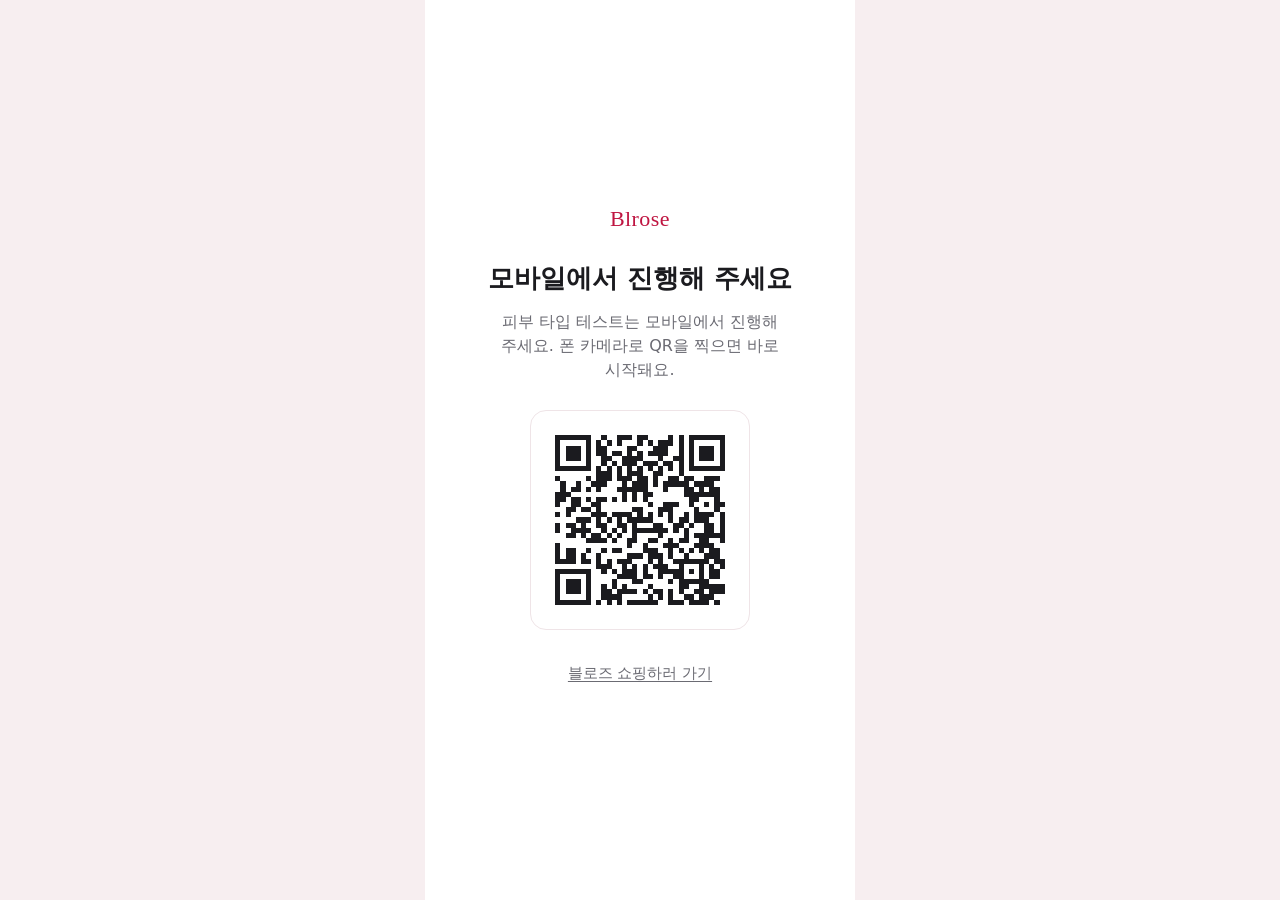
==== skintest/index.html @ 33e68ae2 "블로즈 모바일 피부 타입 테스트 시제품 (초안 0.1.0) 문진 10문항 + 사진 간이 분석(선택)으로 피부 타입 5종을 알려주는 모바일 전용 단일 페이지. 카페24 탑재 전 단독" ====
<!DOCTYPE html>
<html lang="ko">
<head>
<meta charset="utf-8">
<meta name="viewport" content="width=device-width, initial-scale=1, viewport-fit=cover">
<title>피부 타입 테스트 | 블로즈 BLROSE</title>
<meta name="description" content="내 피부 타입, 30초 테스트로 알아보세요. 10개 질문으로 피부 타입과 맞춤 루틴을 알려드려요.">
<meta name="robots" content="noindex">
<meta name="theme-color" content="#ffffff">
<meta name="format-detection" content="telephone=no">
<meta property="og:title" content="블로즈 피부 타입 테스트">
<meta property="og:description" content="내 피부 타입, 30초 테스트로 알아보세요">
<link rel="stylesheet" href="css/skintest.css?v=0.1.0">
</head>
<body>

<!-- 카페24 로그인 상태 모듈: 로그인했을 때만 아래 표시가 페이지에 남는다.
     (시제품 환경에서는 이 표시를 무시하고 ?login=1 로 판별한다) -->
<div module="Layout_stateLogon" hidden><span id="skintest-logon-flag"></span></div>

<div id="app" class="app">

  <!-- ───────── S0 PC 안내 ───────── -->
  <section id="s0" class="screen screen--pc" aria-labelledby="s0-title">
    <div class="pc-card">
      <p class="wordmark" data-wordmark>Blrose</p>
      <h1 id="s0-title" class="pc-title">모바일에서 진행해 주세요</h1>
      <p class="pc-desc" data-copy="pcGuide"></p>
      <div id="qr-box" class="qr-box" role="img" aria-label="현재 주소 QR코드"></div>
      <a class="text-link" data-shop-link href="https://blrose.co.kr/">블로즈 쇼핑하러 가기</a>
    </div>
  </section>

  <!-- ───────── S1 인트로 ───────── -->
  <section id="s1" class="screen" aria-labelledby="s1-title">
    <header class="topbar"><p class="wordmark" data-wordmark>Blrose</p></header>
    <div class="intro">
      <p class="eyebrow">SKIN TYPE TEST</p>
      <h1 id="s1-title" class="headline">내 피부 타입,<br><em>30초</em>면 알 수 있어요</h1>
      <p class="lead">10개 질문에 답하면 피부 타입과<br>나에게 맞는 스킨케어 루틴을 알려드려요.</p>
      <ul class="meta-chips">
        <li>문항 10개</li>
        <li>약 30초</li>
        <li>사진 체크는 선택</li>
      </ul>
      <div class="intro-art" aria-hidden="true">
        <svg viewBox="0 0 200 200"><circle cx="100" cy="100" r="88" fill="#FBEFF2"/><path d="M100 38C100 38 58 88 58 118a42 42 0 0 0 84 0C142 88 100 38 100 38Z" fill="#fff" stroke="#BF1541" stroke-width="4"/><path d="M82 122a18 18 0 0 0 18 18" fill="none" stroke="#E5BCC8" stroke-width="5" stroke-linecap="round"/><circle cx="150" cy="62" r="7" fill="#E5BCC8"/><circle cx="46" cy="140" r="5" fill="#E5BCC8"/></svg>
      </div>
    </div>
    <div class="bottom">
      <button type="button" id="btn-start" class="btn btn--primary">테스트 시작</button>
      <button type="button" id="btn-last" class="text-link" hidden>지난 결과 다시 보기</button>
      <p class="disclaimer" data-copy="disclaimer"></p>
    </div>
  </section>

  <!-- ───────── S2 문진 ───────── -->
  <section id="s2" class="screen" aria-live="polite">
    <header class="topbar topbar--quiz">
      <button type="button" id="btn-back" class="icon-btn" aria-label="이전 문항">
        <svg viewBox="0 0 24 24" width="24" height="24"><path d="M15 5l-7 7 7 7" fill="none" stroke="currentColor" stroke-width="2" stroke-linecap="round" stroke-linejoin="round"/></svg>
      </button>
      <div class="progress" role="progressbar" aria-valuemin="1" aria-valuemax="10" aria-valuenow="1" id="progress">
        <div class="progress__bar" id="progress-bar"></div>
      </div>
      <p class="progress__count" id="progress-count">1/10</p>
    </header>
    <div class="quiz">
      <p class="quiz__no" id="q-no">Q1</p>
      <h2 class="quiz__text" id="q-text"></h2>
      <div class="options" id="q-options"></div>
    </div>
  </section>

  <!-- ───────── S3 사진(선택) ───────── -->
  <section id="s3" class="screen" aria-labelledby="s3-title">
    <!-- 3-1 안내 -->
    <div id="photo-intro" class="photo-step">
      <header class="topbar"><p class="wordmark" data-wordmark>Blrose</p><span class="badge">선택</span></header>
      <div class="photo-intro">
        <h2 id="s3-title" class="headline headline--sm">사진으로 한 번 더<br>체크할까요?</h2>
        <p class="lead">얼굴 사진으로 볼 붉은기·T존 윤기·톤을<br>참고 지표로 확인해요. 건너뛰어도 결과는 같아요.</p>
        <ul class="guide-list" aria-label="촬영 가이드">
          <li><span class="guide-ico" aria-hidden="true">☀</span><div><strong>밝은 곳에서 찍어 주세요</strong><small>창가나 조명 아래처럼 얼굴이 환하게 보이는 곳을 권장해요</small></div></li>
          <li><span class="guide-ico" aria-hidden="true">◎</span><div><strong>정면을 바라봐 주세요</strong><small>얼굴이 가이드 선 안에 들어오게 맞춰 주세요</small></div></li>
          <li><span class="guide-ico" aria-hidden="true">✦</span><div><strong>맨얼굴을 권장해요</strong><small>화장을 한 상태에서는 지표가 다르게 나올 수 있어요</small></div></li>
        </ul>
        <div class="notice notice--privacy">
          <svg viewBox="0 0 24 24" width="20" height="20" aria-hidden="true"><path d="M7 10V8a5 5 0 0 1 10 0v2M6 10h12v10H6z" fill="none" stroke="currentColor" stroke-width="2" stroke-linejoin="round"/></svg>
          <p><strong data-copy="photoPrivacy"></strong><br>서버로 보내지 않고, 분석이 끝나면 바로 지워요.</p>
        </div>
        <p class="hint">[촬영하기]를 누르면 카메라 사용 허용을 물어봐요. 카메라는 참고 지표를 확인하는 데만 쓰고, 촬영이 끝나면 바로 꺼져요.</p>
      </div>
      <div class="bottom">
        <button type="button" id="btn-photo" class="btn btn--primary">촬영하기</button>
        <button type="button" class="btn btn--ghost" data-photo-skip>건너뛰기</button>
      </div>
    </div>

    <!-- 3-2 카메라 -->
    <div id="photo-camera" class="photo-step photo-step--camera" hidden>
      <div class="camera">
        <video id="camera-video" playsinline muted autoplay></video>
        <svg class="camera__guide" viewBox="0 0 100 140" preserveAspectRatio="xMidYMid meet" aria-hidden="true">
          <ellipse cx="50" cy="64" rx="31" ry="42" fill="none" stroke="#fff" stroke-width="0.8" stroke-dasharray="3 2"/>
        </svg>
        <p class="camera__tip" id="camera-tip">밝은 곳에서, 얼굴을 선 안에 맞추고 정면을 바라봐 주세요</p>
        <p class="camera__privacy" data-copy="photoPrivacy"></p>
        <div class="camera__busy" id="camera-busy" hidden><span class="spinner"></span><p>참고 지표를 확인하고 있어요</p></div>
      </div>
      <div class="camera-controls">
        <p class="camera-msg" id="camera-msg" role="alert"></p>
        <button type="button" id="btn-shutter" class="shutter" aria-label="촬영"><span></span></button>
        <button type="button" class="text-link text-link--light" data-photo-skip>건너뛰기</button>
      </div>
    </div>

    <!-- 3-3 대체 촬영 (카메라가 열리지 않을 때) -->
    <div id="photo-file" class="photo-step" hidden>
      <header class="topbar"><p class="wordmark" data-wordmark>Blrose</p><span class="badge">선택</span></header>
      <div class="photo-intro">
        <h2 class="headline headline--sm">카메라를 바로 열 수 없어요</h2>
        <p class="lead">폰 기본 카메라로 찍어서 확인할 수 있어요.<br>밝은 곳에서 정면으로, 얼굴이 크게 나오게 찍어 주세요.</p>
        <div class="notice notice--privacy">
          <svg viewBox="0 0 24 24" width="20" height="20" aria-hidden="true"><path d="M7 10V8a5 5 0 0 1 10 0v2M6 10h12v10H6z" fill="none" stroke="currentColor" stroke-width="2" stroke-linejoin="round"/></svg>
          <p><strong data-copy="photoPrivacy"></strong></p>
        </div>
        <p class="camera-msg camera-msg--dark" id="file-msg" role="alert"></p>
        <div class="file-busy" id="file-busy" hidden><span class="spinner spinner--rose"></span><p>참고 지표를 확인하고 있어요</p></div>
      </div>
      <div class="bottom">
        <label class="btn btn--primary" id="file-label">
          폰 카메라로 찍기
          <input type="file" id="file-input" accept="image/*" capture="user" class="visually-hidden">
        </label>
        <button type="button" class="btn btn--ghost" data-photo-skip>건너뛰기</button>
      </div>
    </div>
  </section>

  <!-- ───────── S4 분석 중 ───────── -->
  <section id="s4" class="screen screen--center">
    <div class="loader" aria-hidden="true"><span></span><span></span><span></span></div>
    <p class="loader-text" role="status">피부 타입을 정리하고 있어요</p>
  </section>

  <!-- ───────── S5 무료 결과 ───────── -->
  <section id="s5" class="screen screen--result">
    <header class="topbar"><p class="wordmark" data-wordmark>Blrose</p></header>
    <div class="result-hero" data-result-hero></div>
    <div class="card" data-result-photo hidden></div>

    <h3 class="section-title">가입하면 볼 수 있어요</h3>
    <ul class="locked-list">
      <li class="locked"><span class="lock" aria-hidden="true"></span><div><strong>상세 리포트</strong><small>내 타입의 케어 방향과 집중 케어 포인트</small></div></li>
      <li class="locked"><span class="lock" aria-hidden="true"></span><div><strong>아침·저녁 맞춤 루틴</strong><small>내 타입에 맞는 사용 순서와 추천 제품</small></div></li>
      <li class="locked"><span class="lock" aria-hidden="true"></span><div><strong>신규가입 <span data-coupon="amount"></span> 쿠폰</strong><small><span data-coupon="condition"></span> · <span data-coupon="period"></span></small></div></li>
    </ul>

    <div class="sub-actions">
      <button type="button" class="btn btn--ghost" data-share>결과 공유</button>
      <a class="text-link" id="link-member" href="#">이미 회원이에요</a>
      <button type="button" class="text-link" data-retry>다시 하기</button>
    </div>
    <p class="disclaimer" data-copy="disclaimer"></p>

    <div class="sticky-cta">
      <a id="btn-signup" class="btn btn--primary" href="#">가입하고 전체 결과 보기</a>
    </div>
  </section>

  <!-- ───────── S6 전체 결과 ───────── -->
  <section id="s6" class="screen screen--result">
    <header class="topbar"><p class="wordmark" data-wordmark>Blrose</p></header>
    <div class="coupon-banner" id="coupon-banner" hidden></div>
    <div class="result-hero" data-result-hero></div>
    <div class="card" data-result-photo hidden></div>

    <h3 class="section-title">상세 리포트</h3>
    <div class="card" id="report"></div>

    <h3 class="section-title">맞춤 루틴</h3>
    <ol class="routine" id="routine"></ol>

    <h3 class="section-title">추천 제품</h3>
    <div class="products" id="products"></div>
    <div id="set-card"></div>

    <div class="sub-actions">
      <button type="button" class="btn btn--ghost" data-share>결과 공유</button>
      <button type="button" class="text-link" data-retry>다시 하기</button>
    </div>
    <p class="disclaimer" data-copy="disclaimer"></p>
  </section>

  <!-- ───────── 공유 링크로 들어온 사람 ───────── -->
  <section id="s-share" class="screen screen--result">
    <header class="topbar"><p class="wordmark" data-wordmark>Blrose</p></header>
    <p class="eyebrow eyebrow--center">친구의 피부 타입</p>
    <div class="result-hero" id="share-hero"></div>
    <div class="bottom">
      <p class="lead lead--center">내 피부 타입도 30초면 알 수 있어요</p>
      <button type="button" id="btn-share-start" class="btn btn--primary">나도 해보기</button>
      <p class="disclaimer" data-copy="disclaimer"></p>
    </div>
  </section>

</div>

<div id="toast" class="toast" role="status" aria-live="polite"></div>

<script src="js/config.js?v=0.1.0"></script>
<script src="js/pixel.js?v=0.1.0"></script>
<script src="js/photo.js?v=0.1.0"></script>
<script src="js/qr.js?v=0.1.0"></script>
<script src="js/app.js?v=0.1.0"></script>
</body>
</html>
---- skintest/css/skintest.css ----
/* 블로즈 피부 타입 테스트 — 모바일 스타일 (기준 폭 360~430px) */
:root {
  --rose: #BF1541;
  --rose-dark: #9E0F35;
  --pink: #E5BCC8;
  --pink-soft: #FBEFF2;
  --ink: #1B1B1F;
  --gray: #6B6B73;
  --gray-light: #9A9AA3;
  --line: #EFE4E7;
  --bg: #FFFFFF;
  --radius: 16px;
  --safe-b: env(safe-area-inset-bottom, 0px);
}

*, *::before, *::after { box-sizing: border-box; }
html { -webkit-text-size-adjust: 100%; }
body {
  margin: 0;
  background: #F7EEF0;
  color: var(--ink);
  font-family: "Pretendard Variable", Pretendard, "Sandoll Gothic Neo", "Apple SD Gothic Neo", "Noto Sans KR", "Malgun Gothic", system-ui, sans-serif;
  font-size: 16px;
  line-height: 1.5;
  word-break: keep-all;
  -webkit-font-smoothing: antialiased;
  -webkit-tap-highlight-color: transparent;
}
h1, h2, h3, p, ul, ol { margin: 0; padding: 0; }
ul, ol { list-style: none; }
button { font: inherit; color: inherit; background: none; border: 0; padding: 0; cursor: pointer; }
a { color: inherit; }
[hidden] { display: none !important; }
.visually-hidden { position: absolute; width: 1px; height: 1px; overflow: hidden; clip: rect(0 0 0 0); white-space: nowrap; }

.app {
  max-width: 430px;
  min-height: 100vh;
  min-height: 100dvh;
  margin: 0 auto;
  background: var(--bg);
  position: relative;
}

/* 화면 전환 */
.screen { display: none; min-height: 100vh; min-height: 100dvh; flex-direction: column; padding: 0 20px; }
.screen.is-active { display: flex; animation: fade .25s ease; }
.screen--center { align-items: center; justify-content: center; text-align: center; }
@keyframes fade { from { opacity: 0; transform: translateY(6px); } to { opacity: 1; transform: none; } }
@media (prefers-reduced-motion: reduce) { .screen.is-active { animation: none; } }

/* 공통 */
.topbar { display: flex; align-items: center; justify-content: center; height: 56px; position: relative; flex-shrink: 0; }
.wordmark { font-family: Georgia, "Times New Roman", serif; font-size: 22px; letter-spacing: .02em; color: var(--rose); }
.badge { position: absolute; right: 0; font-size: 12px; font-weight: 600; color: var(--rose); background: var(--pink-soft); border-radius: 999px; padding: 4px 10px; }
.eyebrow { font-size: 12px; font-weight: 700; letter-spacing: .18em; color: var(--rose); }
.eyebrow--center { text-align: center; margin-top: 8px; }
.headline { font-size: 30px; line-height: 1.3; font-weight: 700; letter-spacing: -.02em; margin-top: 10px; }
.headline em { font-style: normal; color: #fff; background: var(--rose); border-radius: 8px; padding: 0 8px; }
.headline--sm { font-size: 26px; margin-top: 4px; }
.lead { margin-top: 14px; color: var(--gray); font-size: 15.5px; }
.lead--center { text-align: center; margin: 0 0 14px; }
.hint { margin-top: 14px; font-size: 13px; color: var(--gray-light); }
.disclaimer { margin-top: 16px; font-size: 12px; line-height: 1.55; color: var(--gray-light); text-align: center; }
.section-title { margin: 32px 0 12px; font-size: 18px; font-weight: 700; }

.btn {
  display: flex; align-items: center; justify-content: center;
  width: 100%; min-height: 56px; padding: 0 20px;
  border-radius: 14px; font-size: 17px; font-weight: 700; text-decoration: none; text-align: center;
  transition: transform .1s ease, background .15s ease;
}
.btn:active { transform: scale(.985); }
.btn--primary { background: var(--rose); color: #fff; }
.btn--primary:active { background: var(--rose-dark); }
.btn--ghost { background: #fff; color: var(--ink); border: 1px solid var(--line); margin-top: 10px; }
.btn[disabled] { opacity: .5; }
.text-link { display: inline-flex; align-items: center; justify-content: center; min-height: 48px; padding: 0 12px; font-size: 14.5px; color: var(--gray); text-decoration: underline; text-underline-offset: 3px; }
.text-link--light { color: #fff; }
.icon-btn { width: 48px; height: 48px; display: inline-flex; align-items: center; justify-content: center; margin-left: -12px; color: var(--ink); }

.bottom { margin-top: auto; padding: 20px 0 calc(20px + var(--safe-b)); display: flex; flex-direction: column; align-items: center; }

.card { border: 1px solid var(--line); border-radius: var(--radius); padding: 18px; background: #fff; }

/* S0 PC 안내 */
.screen--pc { align-items: center; justify-content: center; text-align: center; }
.pc-card { padding: 40px 12px; }
.pc-title { margin-top: 24px; font-size: 26px; font-weight: 700; }
.pc-desc { margin: 12px auto 0; max-width: 300px; color: var(--gray); }
.qr-box { width: 220px; height: 220px; margin: 28px auto 20px; padding: 14px; border: 1px solid var(--line); border-radius: var(--radius); background: #fff; }
.qr-box svg, .qr-box canvas { width: 100%; height: 100%; display: block; }

/* S1 인트로 */
.intro { padding-top: 18px; }
.meta-chips { display: flex; flex-wrap: wrap; gap: 8px; margin-top: 20px; }
.meta-chips li { font-size: 13px; font-weight: 600; color: var(--rose); background: var(--pink-soft); border-radius: 999px; padding: 6px 12px; }
.intro-art { margin: 20px auto 0; width: min(52vw, 200px); }
.intro-art svg { width: 100%; height: auto; display: block; }

/* S2 문진 */
.topbar--quiz { justify-content: flex-start; gap: 8px; }
.progress { flex: 1; height: 6px; background: var(--pink-soft); border-radius: 999px; overflow: hidden; }
.progress__bar { height: 100%; width: 10%; background: var(--rose); border-radius: 999px; transition: width .3s ease; }
.progress__count { min-width: 44px; text-align: right; font-size: 14px; font-weight: 600; color: var(--gray); font-variant-numeric: tabular-nums; }
.quiz { padding-top: 28px; }
.quiz__no { font-size: 14px; font-weight: 700; color: var(--rose); letter-spacing: .06em; }
.quiz__text { margin-top: 8px; font-size: 24px; line-height: 1.38; font-weight: 700; letter-spacing: -.02em; min-height: 2.76em; }
.options { margin-top: 24px; display: grid; gap: 12px; padding-bottom: calc(24px + var(--safe-b)); }
.option {
  width: 100%; min-height: 60px; padding: 14px 18px; text-align: left;
  border: 1.5px solid var(--line); border-radius: 14px; background: #fff;
  font-size: 16.5px; font-weight: 500; line-height: 1.4;
  transition: border-color .12s ease, background .12s ease;
}
.option.is-selected { border-color: var(--rose); background: var(--pink-soft); color: var(--rose-dark); font-weight: 700; }

/* S3 사진 */
.photo-step { display: flex; flex-direction: column; flex: 1; min-height: 100vh; min-height: 100dvh; }
.photo-intro { padding-top: 12px; }
.guide-list { margin-top: 22px; display: grid; gap: 10px; }
.guide-list li { display: flex; gap: 12px; align-items: flex-start; padding: 14px; border-radius: 14px; background: var(--pink-soft); }
.guide-ico { flex: 0 0 32px; height: 32px; border-radius: 50%; background: #fff; color: var(--rose); display: flex; align-items: center; justify-content: center; font-size: 16px; }
.guide-list strong { display: block; font-size: 15.5px; }
.guide-list small { display: block; margin-top: 2px; font-size: 13px; color: var(--gray); }
.notice { display: flex; gap: 10px; align-items: flex-start; margin-top: 14px; padding: 14px; border: 1px solid var(--line); border-radius: 14px; font-size: 13.5px; color: var(--gray); }
.notice svg { flex-shrink: 0; color: var(--rose); margin-top: 1px; }
.notice strong { color: var(--ink); font-size: 14.5px; }

.photo-step--camera { margin: 0 -20px; background: #111; color: #fff; }
.camera { position: relative; flex: 1; min-height: 0; overflow: hidden; background: #000; }
.camera video { position: absolute; inset: 0; width: 100%; height: 100%; object-fit: cover; transform: scaleX(-1); }
.camera__guide { position: absolute; inset: 0; width: 100%; height: 100%; pointer-events: none; filter: drop-shadow(0 0 2px rgba(0,0,0,.5)); }
.camera__tip, .camera__privacy { position: absolute; left: 16px; right: 16px; text-align: center; text-shadow: 0 1px 3px rgba(0,0,0,.7); }
.camera__tip { top: calc(14px + env(safe-area-inset-top, 0px)); font-size: 15px; font-weight: 600; }
.camera__privacy { bottom: 12px; font-size: 13px; background: rgba(0,0,0,.45); border-radius: 999px; padding: 6px 12px; width: fit-content; margin: 0 auto; text-shadow: none; }
.camera__busy { position: absolute; inset: 0; display: flex; flex-direction: column; gap: 14px; align-items: center; justify-content: center; background: rgba(0,0,0,.6); font-size: 15px; }
.camera-controls { flex-shrink: 0; padding: 12px 20px calc(12px + var(--safe-b)); display: flex; flex-direction: column; align-items: center; gap: 6px; }
.camera-msg { min-height: 22px; font-size: 15px; font-weight: 600; color: #FFD3DD; text-align: center; }
.camera-msg--dark { color: var(--rose); margin-top: 16px; }
.shutter { width: 72px; height: 72px; border-radius: 50%; border: 4px solid #fff; display: flex; align-items: center; justify-content: center; }
.shutter span { width: 56px; height: 56px; border-radius: 50%; background: #fff; transition: transform .1s; }
.shutter:active span { transform: scale(.9); }
.shutter[disabled] { opacity: .4; }
.file-busy { display: flex; gap: 10px; align-items: center; justify-content: center; margin-top: 18px; font-size: 14.5px; color: var(--gray); }

.spinner { width: 28px; height: 28px; border-radius: 50%; border: 3px solid rgba(255,255,255,.35); border-top-color: #fff; animation: spin .8s linear infinite; }
.spinner--rose { border-color: var(--pink); border-top-color: var(--rose); width: 22px; height: 22px; }
@keyframes spin { to { transform: rotate(360deg); } }

/* S4 분석 중 */
.loader { display: flex; gap: 10px; }
.loader span { width: 14px; height: 14px; border-radius: 50%; background: var(--rose); animation: bounce 1s ease-in-out infinite; }
.loader span:nth-child(2) { animation-delay: .15s; background: #D9567A; }
.loader span:nth-child(3) { animation-delay: .3s; background: var(--pink); }
@keyframes bounce { 0%, 80%, 100% { transform: translateY(0); opacity: .6; } 40% { transform: translateY(-12px); opacity: 1; } }
.loader-text { margin-top: 24px; font-size: 18px; font-weight: 600; }

/* S5·S6 결과 */
.screen--result { padding-bottom: calc(24px + var(--safe-b)); }
#s5.screen--result { padding-bottom: calc(108px + var(--safe-b)); }
.result-hero { margin-top: 4px; padding: 28px 20px 24px; border-radius: 22px; background: linear-gradient(180deg, var(--pink-soft), #fff 140%); border: 1px solid var(--line); text-align: center; }
.result-hero__label { font-size: 14px; color: var(--gray); }
.result-hero__icon { width: 72px; height: 72px; margin: 14px auto 10px; }
.result-hero__icon svg { width: 100%; height: 100%; display: block; }
.result-hero__type { font-size: 34px; font-weight: 800; letter-spacing: -.02em; color: var(--rose); }
.result-hero__tag { display: inline-block; margin-top: 8px; font-size: 13px; font-weight: 700; color: var(--rose-dark); background: #fff; border: 1px solid var(--pink); border-radius: 999px; padding: 4px 12px; }
.result-hero__line { margin-top: 12px; font-size: 16px; font-weight: 500; }
.features { margin-top: 18px; display: flex; flex-wrap: wrap; gap: 8px; justify-content: center; }
.features li { font-size: 14px; font-weight: 600; background: #fff; border: 1px solid var(--line); border-radius: 999px; padding: 7px 13px; }

.card[data-result-photo] { margin-top: 14px; }
.metrics__title { font-size: 15px; font-weight: 700; }
.metrics { margin-top: 10px; display: grid; gap: 8px; }
.metrics li { display: flex; justify-content: space-between; gap: 12px; font-size: 14.5px; padding: 10px 12px; background: var(--pink-soft); border-radius: 10px; }
.metrics li b { color: var(--rose-dark); font-weight: 700; text-align: right; }
.metrics__caveat { margin-top: 10px; font-size: 12.5px; color: var(--gray-light); }
.metrics__dev { margin-top: 8px; font: 11px/1.5 ui-monospace, Consolas, monospace; color: var(--gray); white-space: pre-wrap; }

.locked-list { display: grid; gap: 10px; }
.locked { display: flex; align-items: center; gap: 14px; padding: 16px; border: 1px dashed var(--pink); border-radius: var(--radius); background: #FFFAFB; }
.locked strong { display: block; font-size: 15.5px; }
.locked small { display: block; margin-top: 2px; font-size: 13px; color: var(--gray); }
.lock { flex: 0 0 36px; height: 36px; border-radius: 50%; background: var(--pink-soft); position: relative; }
.lock::before { content: ""; position: absolute; left: 12px; top: 17px; width: 12px; height: 9px; border-radius: 2px; background: var(--rose); }
.lock::after { content: ""; position: absolute; left: 14px; top: 10px; width: 8px; height: 9px; border: 2px solid var(--rose); border-bottom: 0; border-radius: 5px 5px 0 0; }

.sub-actions { margin-top: 24px; display: flex; flex-direction: column; align-items: center; }
.sub-actions .btn--ghost { margin-top: 0; }
.sticky-cta { position: fixed; left: 50%; bottom: 0; transform: translateX(-50%); width: 100%; max-width: 430px; padding: 12px 20px calc(12px + var(--safe-b)); background: linear-gradient(180deg, rgba(255,255,255,0), #fff 28%); z-index: 5; }
.sticky-cta .btn { box-shadow: 0 6px 18px rgba(191,21,65,.28); }

.coupon-banner { margin: 0 0 12px; padding: 14px 16px; border-radius: 14px; background: var(--rose); color: #fff; font-size: 14.5px; font-weight: 700; text-align: center; }
.report p + p { margin-top: 10px; }
.report__focus { margin-top: 16px; padding: 14px; border-radius: 12px; background: var(--pink-soft); }
.report__focus b { display: block; font-size: 13px; color: var(--rose); letter-spacing: .02em; margin-bottom: 4px; }
.report__extra { margin-top: 12px; padding-left: 12px; border-left: 3px solid var(--pink); font-size: 14.5px; color: var(--gray); }

.routine { display: grid; gap: 10px; }
.routine li { display: flex; gap: 12px; align-items: center; padding: 14px 16px; border: 1px solid var(--line); border-radius: 14px; }
.routine__label { flex: 0 0 auto; min-width: 72px; font-size: 13px; font-weight: 700; color: var(--rose); }
.routine__text { font-size: 15.5px; font-weight: 600; }

.products { display: grid; gap: 12px; }
.product { display: grid; grid-template-columns: 88px 1fr; gap: 14px; align-items: center; padding: 14px; border: 1px solid var(--line); border-radius: var(--radius); }
.product__img { width: 88px; height: 88px; border-radius: 12px; background: var(--pink-soft); object-fit: cover; }
.product__rank { font-size: 12px; font-weight: 700; color: var(--rose); }
.product__name { font-size: 16px; font-weight: 700; margin-top: 2px; }
.product__sub { font-size: 12.5px; color: var(--gray-light); }
.product__reason { margin-top: 4px; font-size: 13.5px; color: var(--gray); }
.product__btn { display: inline-flex; align-items: center; justify-content: center; margin-top: 8px; min-height: 48px; padding: 0 18px; border-radius: 10px; border: 1px solid var(--rose); color: var(--rose); font-size: 14px; font-weight: 700; text-decoration: none; }
.set-card { margin-top: 12px; padding: 18px; border-radius: var(--radius); background: var(--ink); color: #fff; display: grid; grid-template-columns: 72px 1fr; gap: 14px; align-items: center; }
.set-card img { width: 72px; height: 72px; border-radius: 12px; background: #2b2b31; }
.set-card__eyebrow { font-size: 12px; font-weight: 700; color: var(--pink); }
.set-card__name { font-size: 16.5px; font-weight: 700; margin-top: 2px; }
.set-card__sub { font-size: 13px; color: #c9c9d1; }
.set-card .product__btn { background: #fff; border-color: #fff; }

/* 토스트 */
.toast { position: fixed; left: 50%; bottom: calc(96px + var(--safe-b)); transform: translate(-50%, 12px); max-width: 86vw; padding: 12px 18px; border-radius: 12px; background: rgba(27,27,31,.92); color: #fff; font-size: 14.5px; text-align: center; opacity: 0; pointer-events: none; transition: opacity .2s, transform .2s; z-index: 20; }
.toast.is-show { opacity: 1; transform: translate(-50%, 0); }

@media (max-width: 359px) {
  .headline { font-size: 26px; }
  .quiz__text { font-size: 21px; }
}
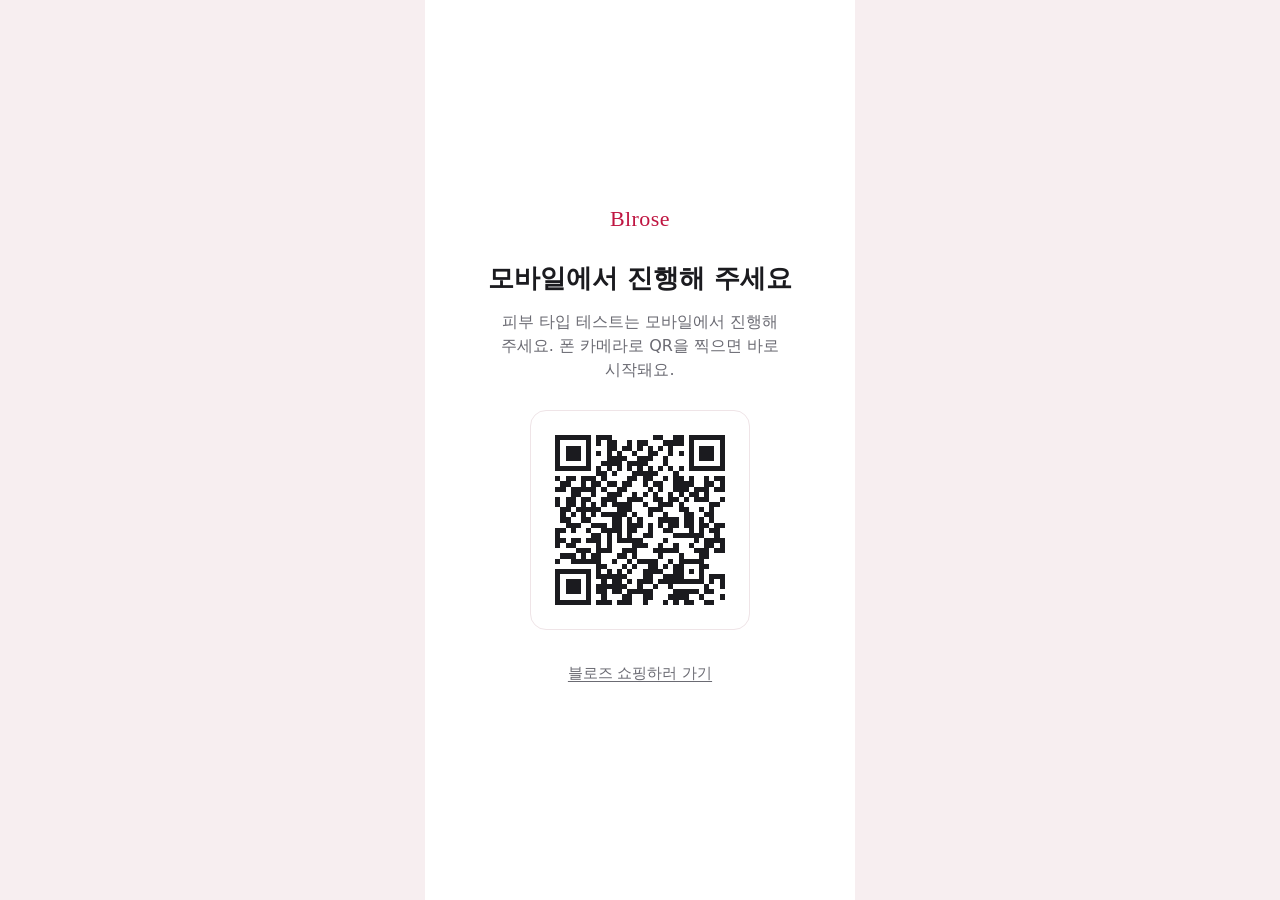
==== commit 827cee93: "자사몰 연결과 실제 상품 사진 적용 - 카페24 상품 번호 연결 (크림 31, 앰플 32, 마스크팩 34, 올인원 세트 36) - 자리 표시 그림을 실제 상품 사진으로 교체 - 자" ====
--- a/skintest/index.html
+++ b/skintest/index.html
@@ -10,7 +10,7 @@
 <meta name="format-detection" content="telephone=no">
 <meta property="og:title" content="블로즈 피부 타입 테스트">
 <meta property="og:description" content="내 피부 타입, 30초 테스트로 알아보세요">
-<link rel="stylesheet" href="css/skintest.css?v=0.1.0">
+<link rel="stylesheet" href="css/skintest.css?v=0.1.1">
 </head>
 <body>
 
@@ -209,10 +209,10 @@
 
 <div id="toast" class="toast" role="status" aria-live="polite"></div>
 
-<script src="js/config.js?v=0.1.0"></script>
-<script src="js/pixel.js?v=0.1.0"></script>
-<script src="js/photo.js?v=0.1.0"></script>
-<script src="js/qr.js?v=0.1.0"></script>
-<script src="js/app.js?v=0.1.0"></script>
+<script src="js/config.js?v=0.1.1"></script>
+<script src="js/pixel.js?v=0.1.1"></script>
+<script src="js/photo.js?v=0.1.1"></script>
+<script src="js/qr.js?v=0.1.1"></script>
+<script src="js/app.js?v=0.1.1"></script>
 </body>
 </html>
--- a/skintest/css/skintest.css
+++ b/skintest/css/skintest.css
@@ -202,9 +202,12 @@
 .routine__text { font-size: 15.5px; font-weight: 600; }
 
 .products { display: grid; gap: 12px; }
+.products__common { padding: 12px 14px; border-radius: 12px; background: var(--pink-soft); font-size: 13.5px; color: var(--gray); }
+.products__common b { display: block; margin-bottom: 2px; font-size: 12px; color: var(--rose); }
 .product { display: grid; grid-template-columns: 88px 1fr; gap: 14px; align-items: center; padding: 14px; border: 1px solid var(--line); border-radius: var(--radius); }
 .product__img { width: 88px; height: 88px; border-radius: 12px; background: var(--pink-soft); object-fit: cover; }
 .product__rank { font-size: 12px; font-weight: 700; color: var(--rose); }
+.product__rank--strong { display: inline-block; padding: 3px 9px; border-radius: 999px; background: var(--rose); color: #fff; }
 .product__name { font-size: 16px; font-weight: 700; margin-top: 2px; }
 .product__sub { font-size: 12.5px; color: var(--gray-light); }
 .product__reason { margin-top: 4px; font-size: 13.5px; color: var(--gray); }
